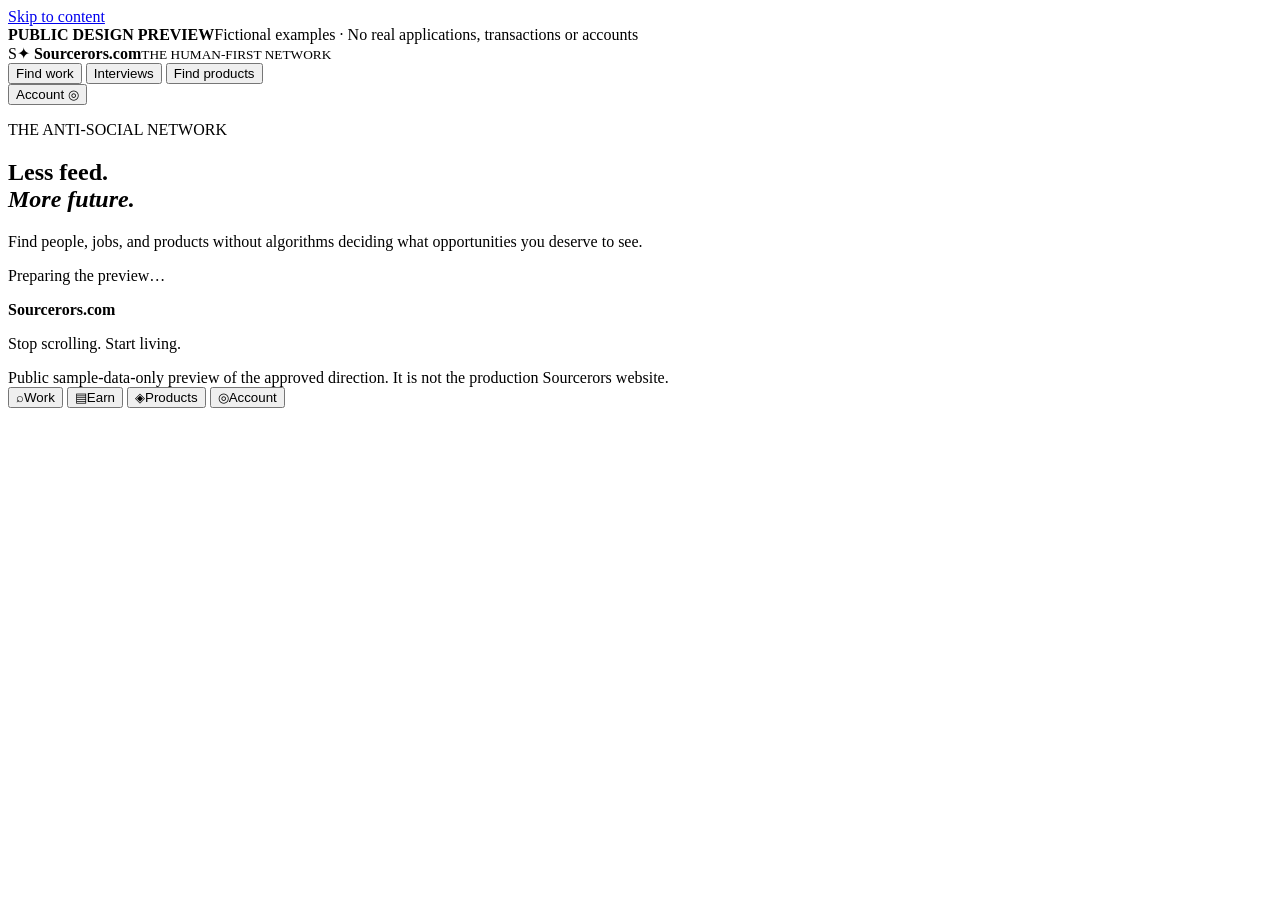
==== sourcerors-preview/index.html @ 4452550d "preview: add isolated Sourcerors sample-only GitHub Pages entry" ====
<!doctype html>
<html lang="en">
<head>
<meta charset="utf-8"/>
<meta name="viewport" content="width=device-width, initial-scale=1, viewport-fit=cover"/>
<meta name="robots" content="noindex,nofollow"/>
<meta name="theme-color" content="#12342d"/>
<meta name="description" content="Temporary sample-data preview of Sourcerors.com: human-first work, interviews and product discovery."/>
<title>Sourcerors.com — Human-first preview</title>
<link rel="stylesheet" href="./preview.css"/>
</head>
<body>
<a class="skip-link" href="#content">Skip to content</a>
<div class="preview-banner"><strong>PUBLIC DESIGN PREVIEW</strong><span>Fictional examples · No real applications, transactions or accounts</span></div>
<header class="header">
  <div class="brand" aria-label="Sourcerors">
    <span class="brand-logo" aria-hidden="true">S<span>✦</span></span>
    <span class="brand-name"><strong>Sourcerors<span class="dot">.com</span></strong><small>THE HUMAN-FIRST NETWORK</small></span>
  </div>
  <nav class="desktop-nav" aria-label="Main">
    <button type="button" data-tab="work" class="is-active">Find work</button>
    <button type="button" data-tab="earn">Interviews</button>
    <button type="button" data-tab="products">Find products</button>
  </nav>
  <button type="button" class="account-button" data-tab="account">Account <span aria-hidden="true">◎</span></button>
</header>
<main id="content">
  <section class="intro" aria-labelledby="heroTitle">
    <p class="eyebrow" id="heroKicker">THE ANTI-SOCIAL NETWORK</p>
    <h1 id="heroTitle">Less feed.<br/><em>More future.</em></h1>
    <p class="lead" id="heroBody">Find people, jobs, and products without algorithms deciding what opportunities you deserve to see.</p>
  </section>
  <div id="notice" class="notice" hidden role="status" aria-live="polite"></div>
  <section id="page" aria-label="Sourcerors preview content" aria-live="polite">
    <div class="panel"><p>Preparing the preview…</p></div>
  </section>
</main>
<footer class="footer">
  <div><strong>Sourcerors.com</strong><p>Stop scrolling. Start living.</p></div>
  <div>Public sample-data-only preview of the approved direction. It is not the production Sourcerors website.</div>
</footer>
<nav class="mobile-nav" aria-label="Mobile navigation">
  <button type="button" data-tab="work" class="is-active"><span aria-hidden="true">⌕</span>Work</button>
  <button type="button" data-tab="earn"><span aria-hidden="true">▤</span>Earn</button>
  <button type="button" data-tab="products"><span aria-hidden="true">◈</span>Products</button>
  <button type="button" data-tab="account"><span aria-hidden="true">◎</span>Account</button>
</nav>
<script defer src="./preview.js"></script>
</body>
</html>
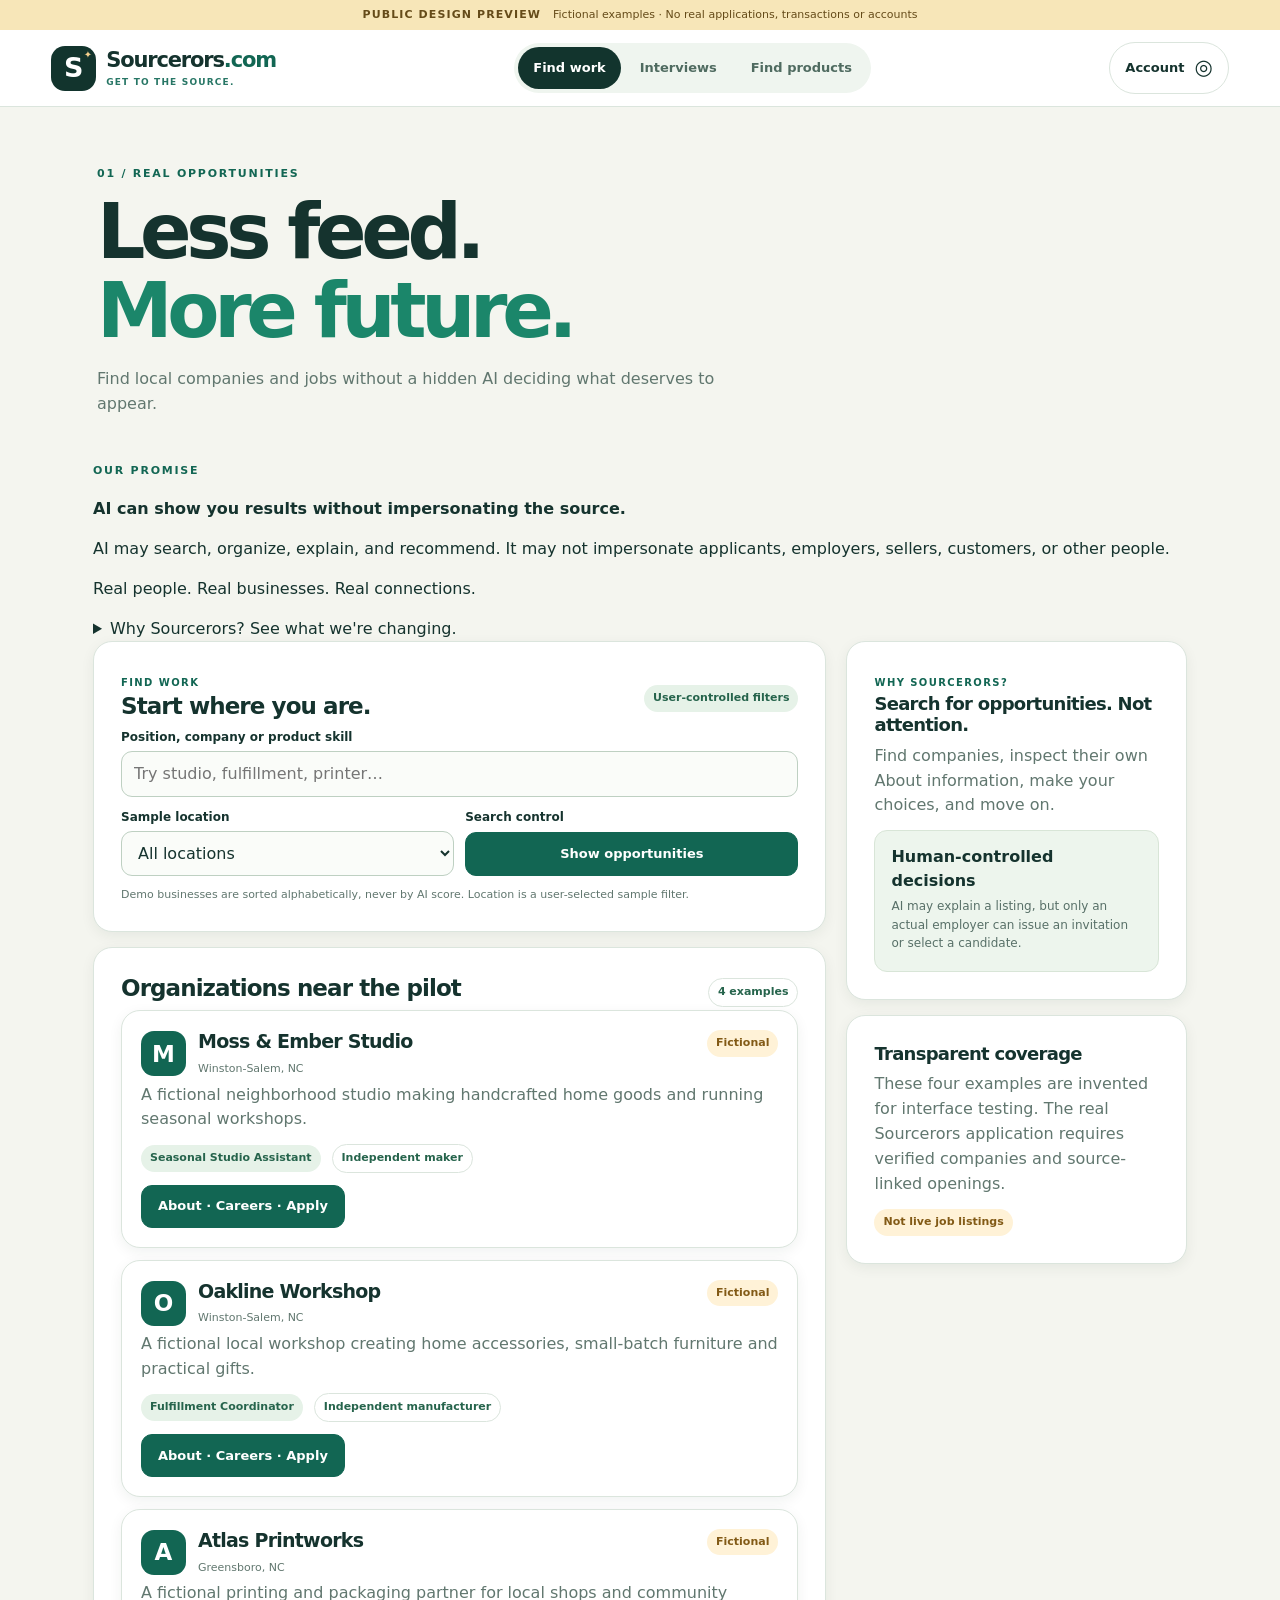
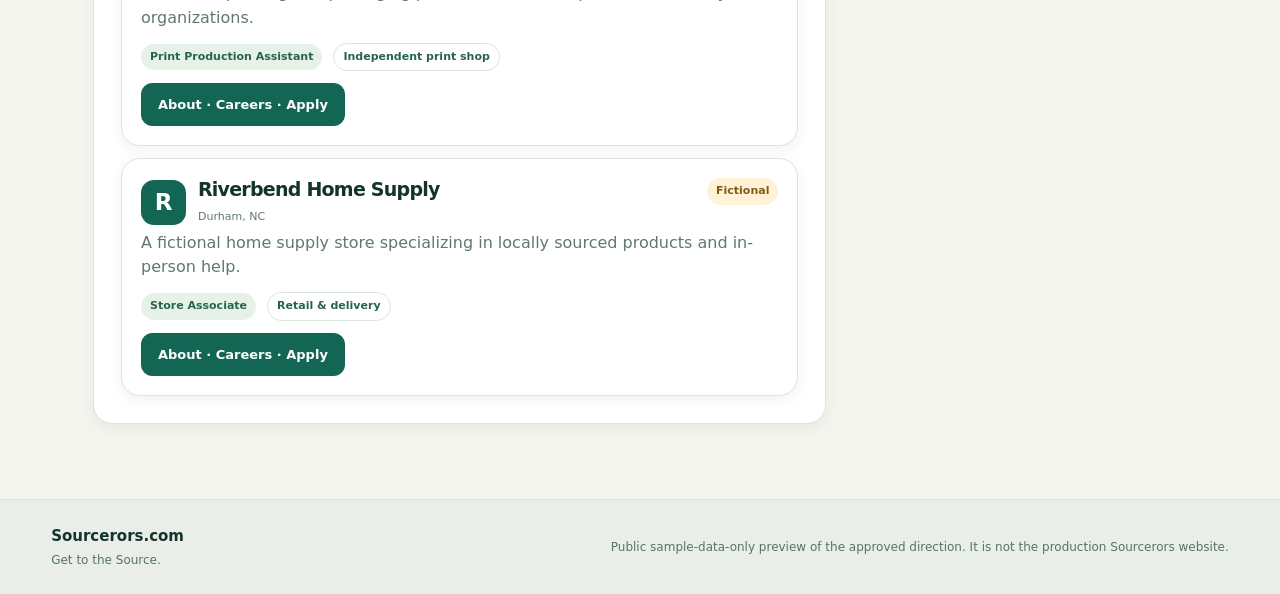
==== commit cdd91479: "brand: make Get to the Source and transparent AI assistance visible in public preview" ====
--- a/sourcerors-preview/index.html
+++ b/sourcerors-preview/index.html
@@ -5,8 +5,8 @@
 <meta name="viewport" content="width=device-width, initial-scale=1, viewport-fit=cover"/>
 <meta name="robots" content="noindex,nofollow"/>
 <meta name="theme-color" content="#12342d"/>
-<meta name="description" content="Temporary sample-data preview of Sourcerors.com: human-first work, interviews and product discovery."/>
-<title>Sourcerors.com — Human-first preview</title>
+<meta name="description" content="Sourcerors.com — Get to the Source. AI can show results without impersonating applicants, employers, sellers or customers. Fictional preview."/>
+<title>Sourcerors.com — Get to the Source. | Preview</title>
 <link rel="stylesheet" href="./preview.css"/>
 </head>
 <body>
@@ -15,7 +15,7 @@
 <header class="header">
   <div class="brand" aria-label="Sourcerors">
     <span class="brand-logo" aria-hidden="true">S<span>✦</span></span>
-    <span class="brand-name"><strong>Sourcerors<span class="dot">.com</span></strong><small>THE HUMAN-FIRST NETWORK</small></span>
+    <span class="brand-name"><strong>Sourcerors<span class="dot">.com</span></strong><small>GET TO THE SOURCE.</small></span>
   </div>
   <nav class="desktop-nav" aria-label="Main">
     <button type="button" data-tab="work" class="is-active">Find work</button>
@@ -26,9 +26,27 @@
 </header>
 <main id="content">
   <section class="intro" aria-labelledby="heroTitle">
-    <p class="eyebrow" id="heroKicker">THE ANTI-SOCIAL NETWORK</p>
-    <h1 id="heroTitle">Less feed.<br/><em>More future.</em></h1>
-    <p class="lead" id="heroBody">Find people, jobs, and products without algorithms deciding what opportunities you deserve to see.</p>
+    <p class="eyebrow" id="heroKicker">REAL PEOPLE · REAL BUSINESSES · REAL CONNECTIONS</p>
+    <h1 id="heroTitle">Get to the<br/><em>Source.</em></h1>
+    <p class="lead" id="heroBody">Find real opportunities. Discover independent businesses. Connect directly with people.</p>
+  </section>
+  <section class="source-promise" aria-label="Sourcerors source-first pledge">
+    <div class="source-core">
+      <span class="eyebrow">OUR PROMISE</span>
+      <p class="source-statement"><strong>AI can show you results without impersonating the source.</strong></p>
+      <p class="source-explanation">AI may search, organize, explain, and recommend. It may not impersonate applicants, employers, sellers, customers, or other people.</p>
+      <p class="source-identity">Real people. Real businesses. Real connections.</p>
+    </div>
+    <details class="source-questions">
+      <summary>Why Sourcerors? See what we're changing.</summary>
+      <div>
+        <p>Tired of searching through unverified job listings?</p>
+        <p>Tired of bots flooding your job applications?</p>
+        <p>Tired of searching for products only to find big corporations?</p>
+        <p>Tired of talking to AI instead of real people?</p>
+        <strong>So are we.</strong>
+      </div>
+    </details>
   </section>
   <div id="notice" class="notice" hidden role="status" aria-live="polite"></div>
   <section id="page" aria-label="Sourcerors preview content" aria-live="polite">
@@ -36,7 +54,7 @@
   </section>
 </main>
 <footer class="footer">
-  <div><strong>Sourcerors.com</strong><p>Stop scrolling. Start living.</p></div>
+  <div><strong>Sourcerors.com</strong><p>Get to the Source.</p></div>
   <div>Public sample-data-only preview of the approved direction. It is not the production Sourcerors website.</div>
 </footer>
 <nav class="mobile-nav" aria-label="Mobile navigation">
--- a/sourcerors-preview/preview.css
+++ b/sourcerors-preview/preview.css
@@ -0,0 +1,104 @@
+:root{font:16px/1.5 system-ui,-apple-system,BlinkMacSystemFont,"Segoe UI",sans-serif;color:#15332e;background:#f4f5ef;--ink:#15332e;--muted:#61776f;--forest:#126653;--forest-dark:#12342d;--cream:#f4f5ef;--mint:#e6f3eb;--line:#dbe5dd;--amber:#f5d08d}
+*,*::before,*::after{box-sizing:border-box}
+html{scroll-behavior:smooth}
+body{margin:0;min-height:100vh}
+button,input,select,textarea{font:inherit}
+button{cursor:pointer}
+button:focus-visible,input:focus-visible,textarea:focus-visible,select:focus-visible,a:focus-visible{outline:3px solid #d59a2b;outline-offset:3px}
+a{color:#075d49}
+.skip-link{position:absolute;left:-9999px;z-index:10;background:white;padding:10px}
+.skip-link:focus{left:5px;top:5px}
+.preview-banner{display:flex;justify-content:center;align-items:center;gap:12px;flex-wrap:wrap;padding:8px 14px;background:#f7e6b8;color:#654b19;font-size:11px;line-height:1.3;text-align:center}
+.preview-banner strong{letter-spacing:.1em}
+.header{display:flex;align-items:center;justify-content:space-between;gap:12px;min-height:75px;padding:12px clamp(16px,4vw,64px);border-bottom:1px solid var(--line);background:white}
+.brand{display:flex;align-items:center;gap:10px;white-space:nowrap}
+.brand-logo{height:45px;width:45px;display:grid;place-items:center;position:relative;border-radius:14px;background:var(--forest-dark);color:white;font-size:27px;font-weight:850}
+.brand-logo span{font-size:10px;position:absolute;right:4px;top:1px;color:var(--amber)}
+.brand-name{display:grid;line-height:1.05}
+.brand-name strong{font-size:21px;letter-spacing:-.055em}
+.brand-name .dot{color:var(--forest)}
+.brand-name small{margin-top:7px;font-size:9px;font-weight:750;letter-spacing:.13em;color:#277665}
+.desktop-nav{display:flex;gap:4px;padding:4px;background:#eff5ef;border-radius:36px}
+.desktop-nav button,.account-button{min-height:42px;border:0;border-radius:30px;font-size:13px;font-weight:730;background:transparent;color:#4f6b60;padding:9px 15px}
+.desktop-nav button.is-active{background:var(--forest-dark);color:white}
+.account-button{border:1px solid var(--line);color:var(--ink);background:white;display:flex;align-items:center;gap:10px}
+.account-button span{font-size:21px}
+.account-button.is-active{background:var(--mint);border-color:#8ebaa2}
+main{max-width:1170px;padding:28px clamp(16px,3.3vw,38px) 75px;margin:0 auto}
+.intro{padding:20px 4px 24px;max-width:770px}
+.eyebrow{font-weight:850;letter-spacing:.16em;color:var(--forest);font-size:11px}
+h1{font-size:clamp(40px,6.7vw,76px);line-height:1.035;letter-spacing:-.07em;margin:11px 0 15px}
+h1 em{font-style:normal;color:#1b866a}
+.lead{font-size:16px;color:var(--muted);line-height:1.56;max-width:670px}
+#page{display:grid;gap:20px}
+.layout{display:grid;grid-template-columns:minmax(0,1.4fr) minmax(275px,.65fr);gap:20px;align-items:start}
+.stack{display:grid;gap:15px}
+.panel,.card,.notice{border:1px solid var(--line);border-radius:19px;background:white;box-shadow:0 4px 14px #122c2410}
+.panel{padding:clamp(17px,2.3vw,27px)}
+.panel h2,.panel h3,.card h3{margin:0 0 8px;letter-spacing:-.04em;line-height:1.2}
+.panel h2{font-size:23px}
+.panel h3,.card h3{font-size:18px}
+.panel p,.card p{color:var(--muted);margin:5px 0 12px;line-height:1.55}
+.notice{padding:14px 17px;margin-bottom:15px;background:#fff5d9;color:#715211;font-size:13px}
+.notice[hidden]{display:none}
+.row{display:flex;align-items:center;gap:11px;flex-wrap:wrap}
+.between{display:flex;align-items:center;justify-content:space-between;gap:12px;flex-wrap:wrap}
+.micro{font-size:11px;color:var(--muted)}
+.note{font-size:13px;color:var(--muted)}
+.label{font-size:10px;letter-spacing:.14em;color:var(--forest);font-weight:850}
+.pill{display:inline-flex;border-radius:99px;padding:5px 9px;background:#e6f2e8;color:#26644c;font-size:11px;font-weight:740}
+.pill.outlined{border:1px solid var(--line);background:white}
+.pill.gold{background:#fff2d7;color:#825a16}
+.btn{display:inline-flex;min-height:43px;align-items:center;justify-content:center;padding:9px 16px;border-radius:11px;border:1px solid var(--forest);background:var(--forest);font-size:13px;font-weight:770;color:white;text-decoration:none;gap:5px}
+.btn.secondary{background:white;color:var(--forest)}
+.btn.ghost{background:#eaf4ed;color:var(--forest-dark);border-color:#eaf4ed}
+.btn:disabled{opacity:.5;cursor:not-allowed}
+form{display:grid;gap:11px}
+.field{display:grid;gap:5px}
+.field label{font-size:12px;font-weight:760;color:var(--ink)}
+.field input,.field select,.field textarea{background:#fafcf9;color:var(--ink);border:1px solid #bed0c2;border-radius:11px;padding:10px 12px;min-height:45px;width:100%}
+.field textarea{min-height:90px;resize:vertical}
+.field-grid{display:grid;grid-template-columns:repeat(2,minmax(0,1fr));gap:11px}
+.actions{display:flex;align-items:center;flex-wrap:wrap;gap:9px}
+.results{display:grid;gap:12px}
+.card{padding:19px}
+.card h3{font-size:19px}
+.card-top{display:flex;justify-content:space-between;align-items:flex-start;gap:10px}
+.identity{display:flex;align-items:center;gap:12px}
+.avatar{height:45px;width:45px;flex:none;display:grid;place-items:center;background:var(--forest);color:#fff;border-radius:13px;font-size:23px;font-weight:850}
+.info{padding:14px 16px;background:#edf5ed;border:1px solid #d8e5d7;border-radius:13px}
+.info.gold{background:#fff5df;border-color:#edddb2}
+.info strong{display:block;margin-bottom:4px}
+.info p{margin:4px 0;color:#587068;font-size:12px}
+.info.gold p{color:#765a25}
+.metrics{display:grid;grid-template-columns:repeat(2,minmax(0,1fr));gap:10px}
+.metric{padding:14px;border-radius:13px;background:#e8f2e9}
+.metric strong{font-size:23px;display:block;line-height:1.3}
+.metric small{color:var(--muted);font-size:11px}
+.empty{padding:28px 15px;text-align:center;border:1px dashed #bacdc0;background:#f9fbf8;border-radius:13px}
+.empty strong{display:block;font-size:18px}
+.empty p{font-size:13px}
+.product-grid{display:grid;grid-template-columns:repeat(2,minmax(0,1fr));gap:13px}
+.product{border-radius:14px;border:1px solid var(--line);background:white;overflow:hidden}
+.product-art{height:140px;display:grid;place-items:center;background:radial-gradient(circle at 20% 15%,#e9f2e3,#e4d7c6);font-size:53px}
+.product-content{padding:13px}
+.product h3{margin:8px 0 4px;font-size:16px;letter-spacing:-.025em}
+.product p{color:var(--muted);font-size:12px;min-height:38px;margin:4px 0 10px}
+.product .btn{width:100%;font-size:11px}
+.steps{padding-left:19px;margin:9px 0}
+.steps li{color:var(--muted);padding:3px 0;font-size:13px}
+.company-data{display:grid;grid-template-columns:auto minmax(0,1fr);gap:7px 13px;margin:10px 0;font-size:13px}
+.company-data dt{color:var(--muted)}
+.company-data dd{margin:0;overflow-wrap:anywhere}
+.company-data dd em{color:#6b7c6f}
+hr{border:0;border-top:1px solid var(--line);margin:15px 0}
+.checkbox{display:flex;gap:9px;align-items:flex-start;font-size:13px}
+.checkbox input{margin-top:4px;accent-color:var(--forest)}
+.full-width{width:100%}
+.footer{padding:25px clamp(16px,4vw,64px);background:#e9efe8;border-top:1px solid var(--line);color:#587268;display:flex;align-items:center;justify-content:space-between;gap:22px;font-size:12px}
+.footer strong{font-size:15px;color:var(--ink)}
+.footer p{margin:4px 0 0}
+.mobile-nav{display:none}
+@media(max-width:810px){.desktop-nav{display:none}.layout{grid-template-columns:1fr}.intro{padding-top:14px}.account-button{padding:8px 10px}.footer{padding-bottom:90px}.mobile-nav{display:grid;grid-template-columns:repeat(4,minmax(0,1fr));position:fixed;bottom:0;left:0;right:0;padding:5px 7px max(5px,env(safe-area-inset-bottom));background:rgba(255,255,255,.98);border-top:1px solid var(--line);z-index:20;box-shadow:0 -5px 13px #122c2415;gap:3px}.mobile-nav button{border:0;border-radius:10px;background:transparent;color:#526b61;min-height:52px;display:grid;place-items:center;gap:0;font-size:11px;font-weight:750;padding:4px 0}.mobile-nav button span{font-size:23px;line-height:1.05}.mobile-nav button.is-active{background:#d9f0e3;color:#0e6148}}
+@media(max-width:450px){.field-grid,.product-grid{grid-template-columns:1fr}.panel,.card{padding:17px}.product-art{height:120px}.brand-name strong{font-size:18px}.brand-name small{font-size:8px}.brand-logo{width:40px;height:40px}.account-button{font-size:0}.account-button span{font-size:22px}.preview-banner{font-size:10px;gap:3px}h1{font-size:43px}.intro{padding-bottom:15px}.btn{white-space:normal;text-align:center}}
+@media(prefers-reduced-motion:reduce){html{scroll-behavior:auto}}
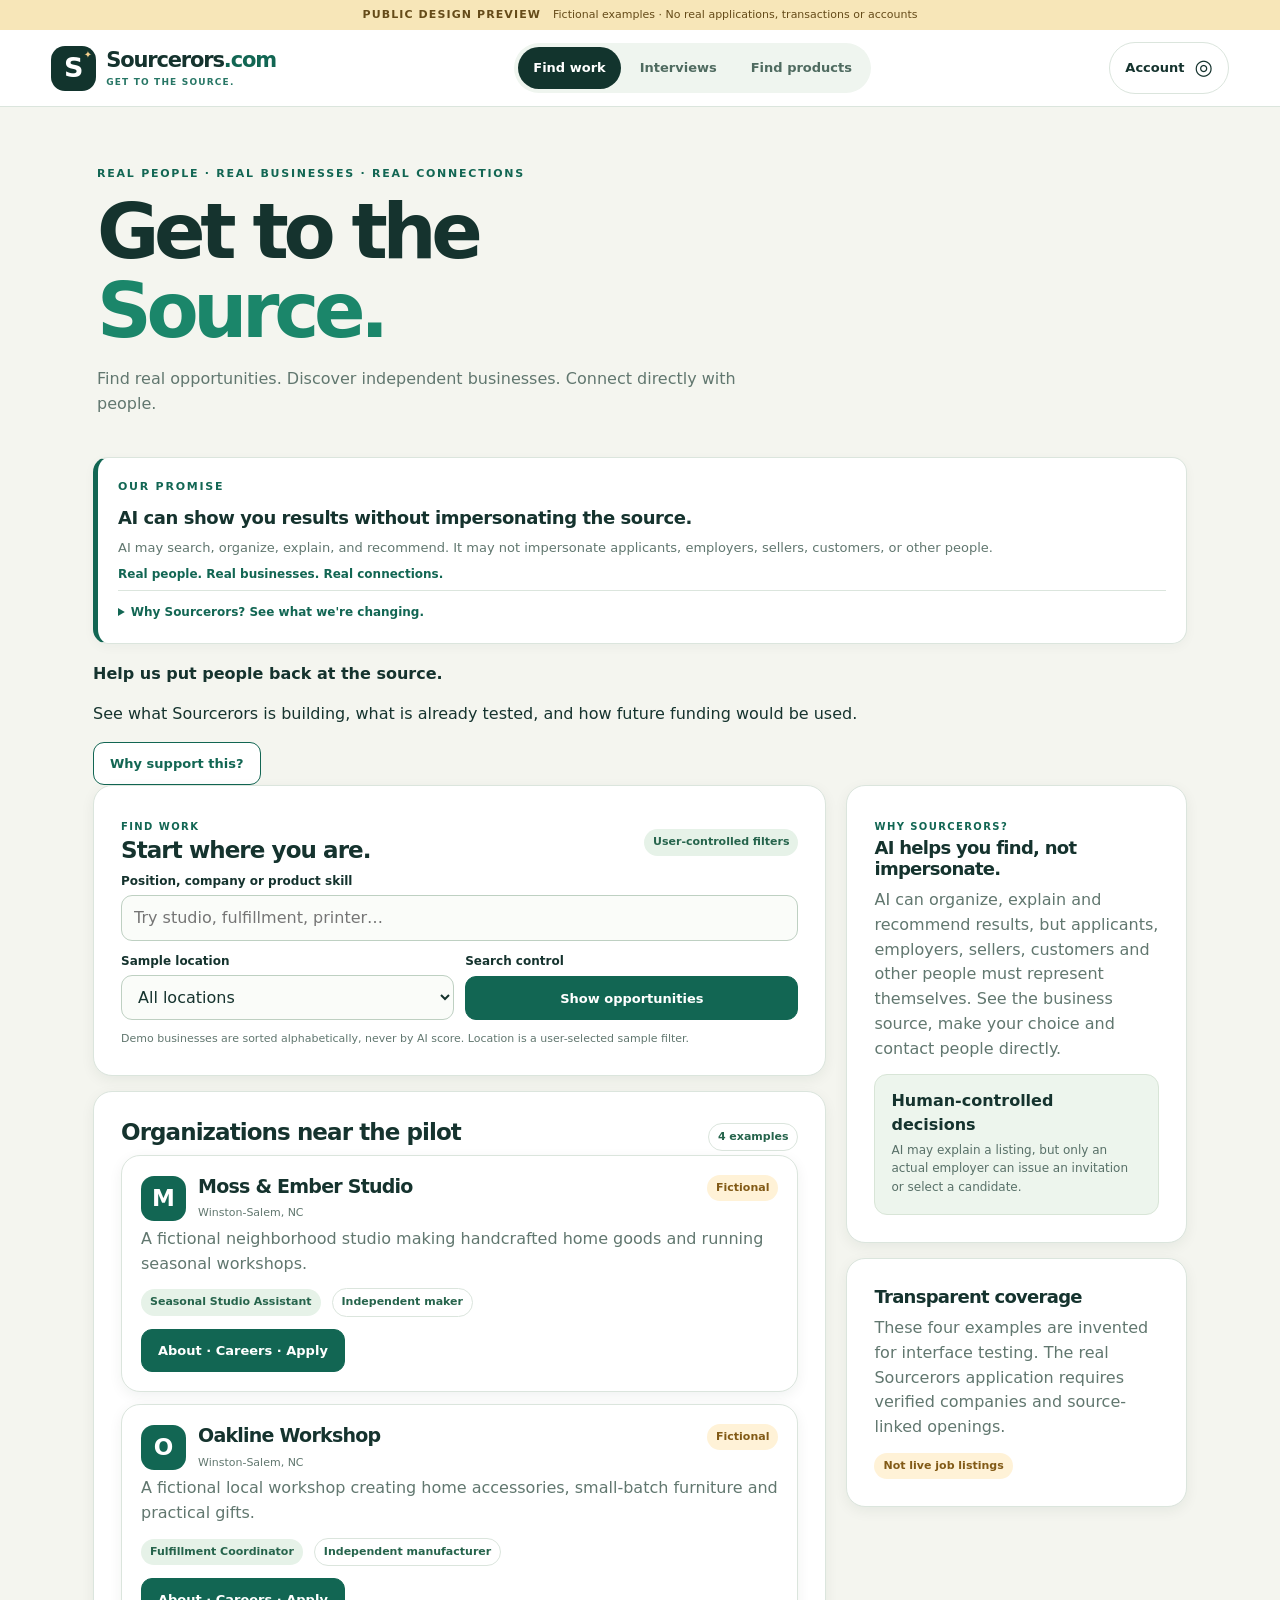
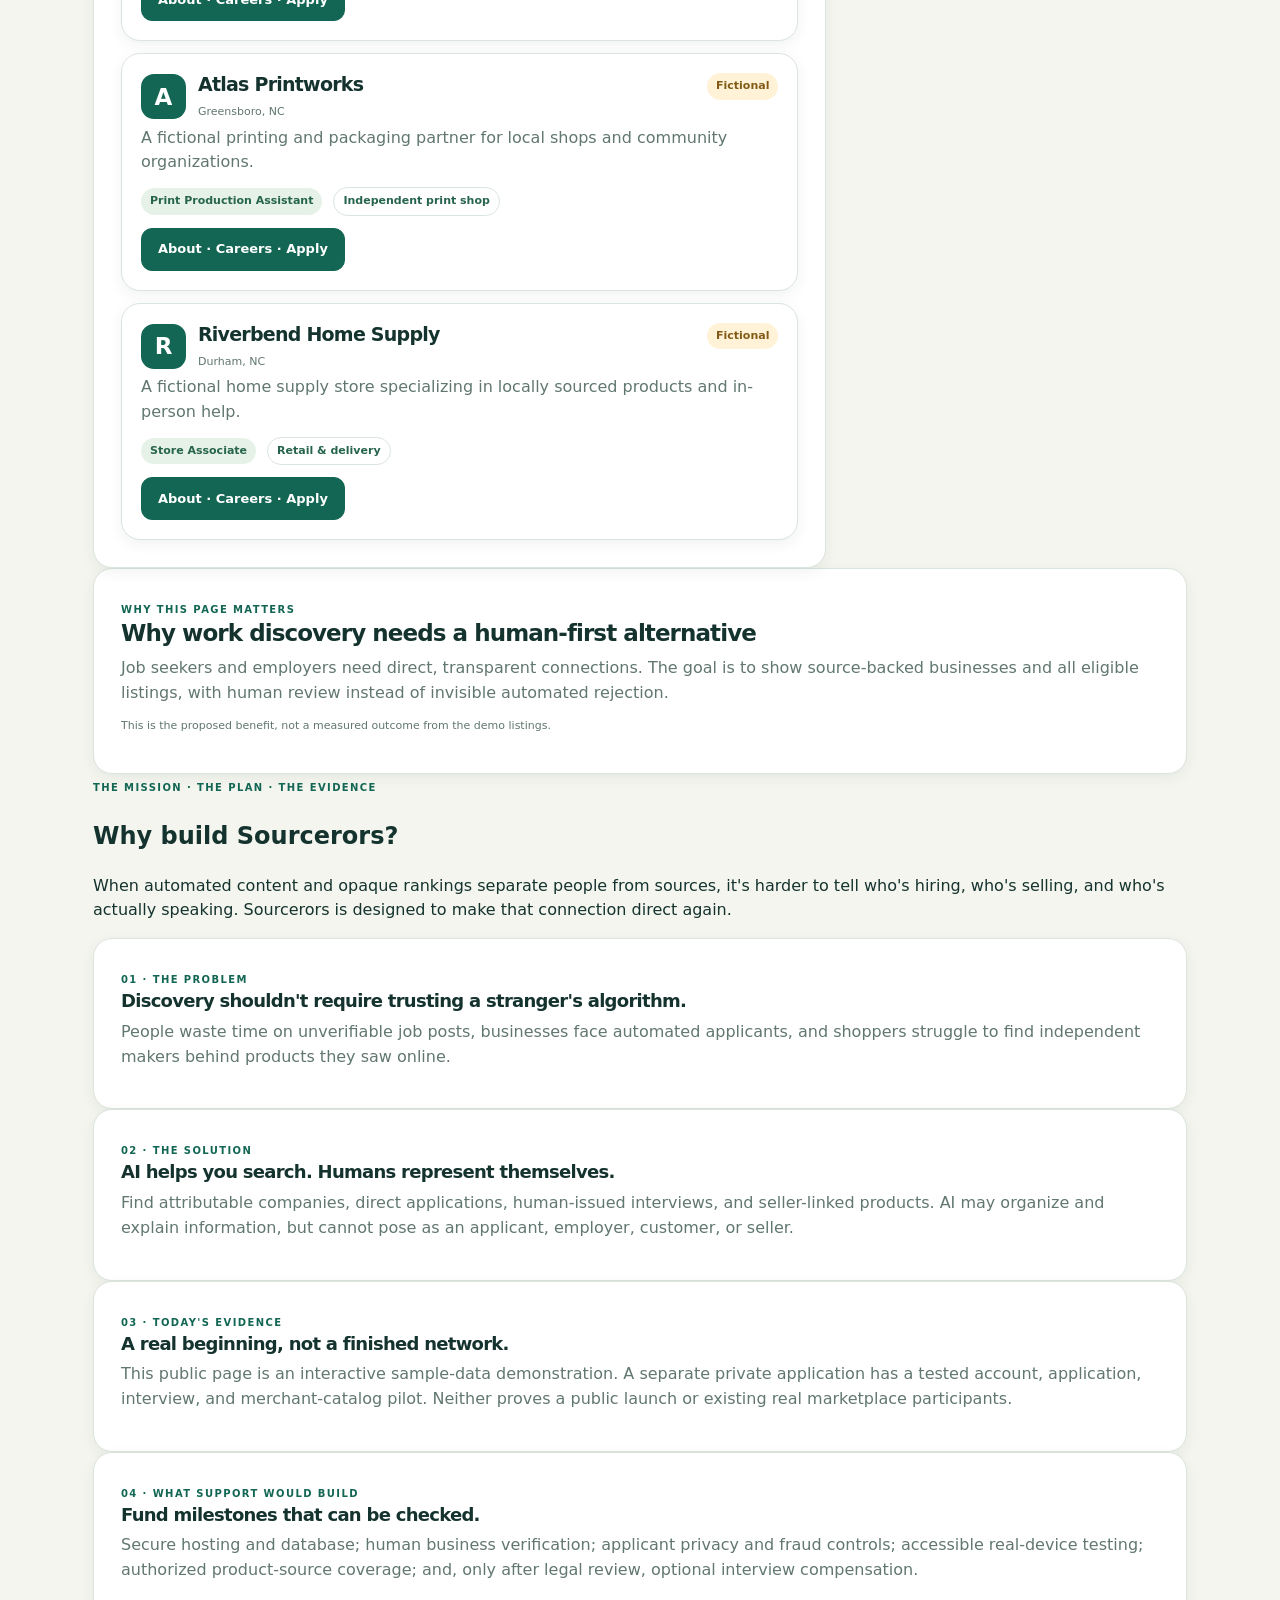
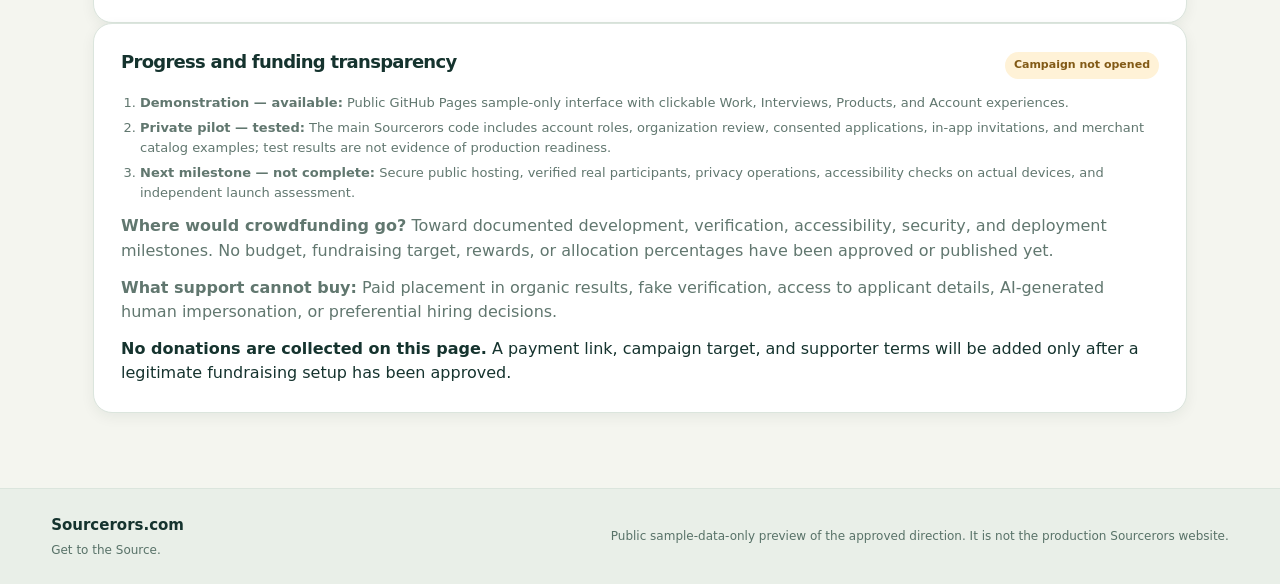
==== commit 85f18275: "crowdfunding: explain public mission, per-page value, verified progress and honest funding boundarie" ====
--- a/sourcerors-preview/index.html
+++ b/sourcerors-preview/index.html
@@ -48,9 +48,43 @@
       </div>
     </details>
   </section>
+  <div class="crowd-callout">
+    <div><strong>Help us put people back at the source.</strong><p>See what Sourcerors is building, what is already tested, and how future funding would be used.</p></div>
+    <a class="btn secondary" href="#support">Why support this?</a>
+  </div>
   <div id="notice" class="notice" hidden role="status" aria-live="polite"></div>
   <section id="page" aria-label="Sourcerors preview content" aria-live="polite">
     <div class="panel"><p>Preparing the preview…</p></div>
+  </section>
+  <section class="funding-context panel" aria-labelledby="fundingContextTitle">
+    <span class="label">WHY THIS PAGE MATTERS</span>
+    <h2 id="fundingContextTitle">Why work discovery needs a human-first alternative</h2>
+    <p id="fundingContextText">Job seekers and employers need direct, transparent connections. The goal is to show source-backed businesses and all eligible listings, with human review instead of invisible automated rejection.</p>
+    <p class="micro">This is the proposed benefit, not a measured outcome from the demo listings.</p>
+  </section>
+  <section id="support" class="crowdfund-section" aria-labelledby="supportHeading">
+    <div class="funding-title">
+      <span class="label">THE MISSION · THE PLAN · THE EVIDENCE</span>
+      <h2 id="supportHeading">Why build Sourcerors?</h2>
+      <p>When automated content and opaque rankings separate people from sources, it's harder to tell who's hiring, who's selling, and who's actually speaking. Sourcerors is designed to make that connection direct again.</p>
+    </div>
+    <div class="funding-grid">
+      <article class="panel"><span class="label">01 · THE PROBLEM</span><h3>Discovery shouldn't require trusting a stranger's algorithm.</h3><p>People waste time on unverifiable job posts, businesses face automated applicants, and shoppers struggle to find independent makers behind products they saw online.</p></article>
+      <article class="panel"><span class="label">02 · THE SOLUTION</span><h3>AI helps you search. Humans represent themselves.</h3><p>Find attributable companies, direct applications, human-issued interviews, and seller-linked products. AI may organize and explain information, but cannot pose as an applicant, employer, customer, or seller.</p></article>
+      <article class="panel"><span class="label">03 · TODAY'S EVIDENCE</span><h3>A real beginning, not a finished network.</h3><p>This public page is an interactive sample-data demonstration. A separate private application has a tested account, application, interview, and merchant-catalog pilot. Neither proves a public launch or existing real marketplace participants.</p></article>
+      <article class="panel"><span class="label">04 · WHAT SUPPORT WOULD BUILD</span><h3>Fund milestones that can be checked.</h3><p>Secure hosting and database; human business verification; applicant privacy and fraud controls; accessible real-device testing; authorized product-source coverage; and, only after legal review, optional interview compensation.</p></article>
+    </div>
+    <div class="panel funding-status">
+      <div class="between"><h3>Progress and funding transparency</h3><span class="pill gold">Campaign not opened</span></div>
+      <ol class="steps">
+        <li><strong>Demonstration — available:</strong> Public GitHub Pages sample-only interface with clickable Work, Interviews, Products, and Account experiences.</li>
+        <li><strong>Private pilot — tested:</strong> The main Sourcerors code includes account roles, organization review, consented applications, in-app invitations, and merchant catalog examples; test results are not evidence of production readiness.</li>
+        <li><strong>Next milestone — not complete:</strong> Secure public hosting, verified real participants, privacy operations, accessibility checks on actual devices, and independent launch assessment.</li>
+      </ol>
+      <p><strong>Where would crowdfunding go?</strong> Toward documented development, verification, accessibility, security, and deployment milestones. No budget, fundraising target, rewards, or allocation percentages have been approved or published yet.</p>
+      <p><strong>What support cannot buy:</strong> Paid placement in organic results, fake verification, access to applicant details, AI-generated human impersonation, or preferential hiring decisions.</p>
+      <div class="funding-boundary"><strong>No donations are collected on this page.</strong><span> A payment link, campaign target, and supporter terms will be added only after a legitimate fundraising setup has been approved.</span></div>
+    </div>
   </section>
 </main>
 <footer class="footer">
--- a/sourcerors-preview/preview.css
+++ b/sourcerors-preview/preview.css
@@ -102,3 +102,15 @@
 @media(max-width:810px){.desktop-nav{display:none}.layout{grid-template-columns:1fr}.intro{padding-top:14px}.account-button{padding:8px 10px}.footer{padding-bottom:90px}.mobile-nav{display:grid;grid-template-columns:repeat(4,minmax(0,1fr));position:fixed;bottom:0;left:0;right:0;padding:5px 7px max(5px,env(safe-area-inset-bottom));background:rgba(255,255,255,.98);border-top:1px solid var(--line);z-index:20;box-shadow:0 -5px 13px #122c2415;gap:3px}.mobile-nav button{border:0;border-radius:10px;background:transparent;color:#526b61;min-height:52px;display:grid;place-items:center;gap:0;font-size:11px;font-weight:750;padding:4px 0}.mobile-nav button span{font-size:23px;line-height:1.05}.mobile-nav button.is-active{background:#d9f0e3;color:#0e6148}}
 @media(max-width:450px){.field-grid,.product-grid{grid-template-columns:1fr}.panel,.card{padding:17px}.product-art{height:120px}.brand-name strong{font-size:18px}.brand-name small{font-size:8px}.brand-logo{width:40px;height:40px}.account-button{font-size:0}.account-button span{font-size:22px}.preview-banner{font-size:10px;gap:3px}h1{font-size:43px}.intro{padding-bottom:15px}.btn{white-space:normal;text-align:center}}
 @media(prefers-reduced-motion:reduce){html{scroll-behavior:auto}}
+
+/* Source-first promise: short by default for narrow phones, full customer questions on demand */
+.source-promise{background:white;border:1px solid var(--line);border-left:5px solid var(--forest);border-radius:15px;padding:15px 20px;margin:0 0 18px;box-shadow:0 3px 12px #12342d0a}
+.source-promise p{margin:7px 0;color:var(--muted);line-height:1.52}
+.source-promise .source-statement{color:var(--ink);font-size:18px;letter-spacing:-.025em}
+.source-promise .source-explanation{font-size:13px}
+.source-promise .source-identity{color:var(--forest);font-size:12px;font-weight:750}
+.source-questions{font-size:12px;color:var(--muted);margin-top:7px;border-top:1px solid var(--line);padding-top:7px}
+.source-questions summary{cursor:pointer;color:var(--forest);font-weight:750;min-height:30px;display:list-item;padding:5px 0}
+.source-questions p{font-size:13px}
+.source-questions strong{color:var(--ink)}
+@media(max-width:450px){.source-promise{padding:12px 14px}.source-promise .source-statement{font-size:16px}}
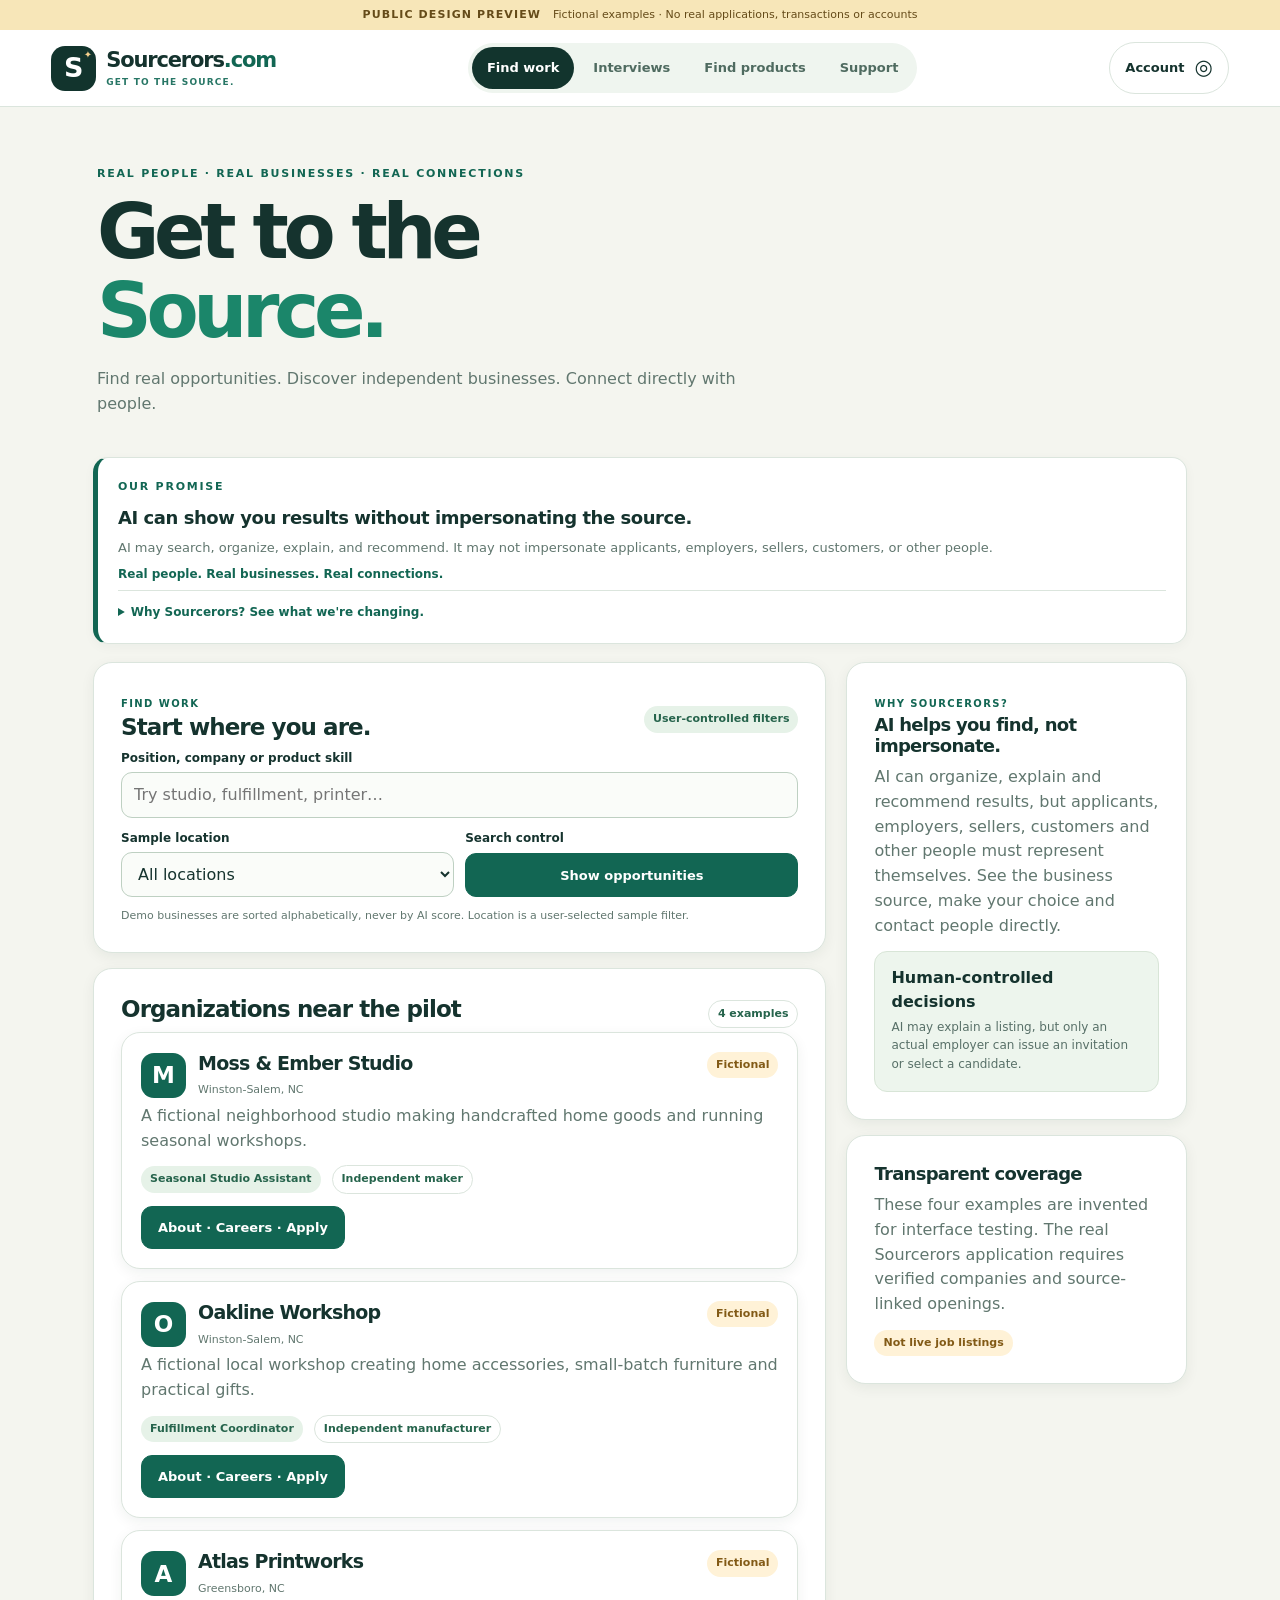
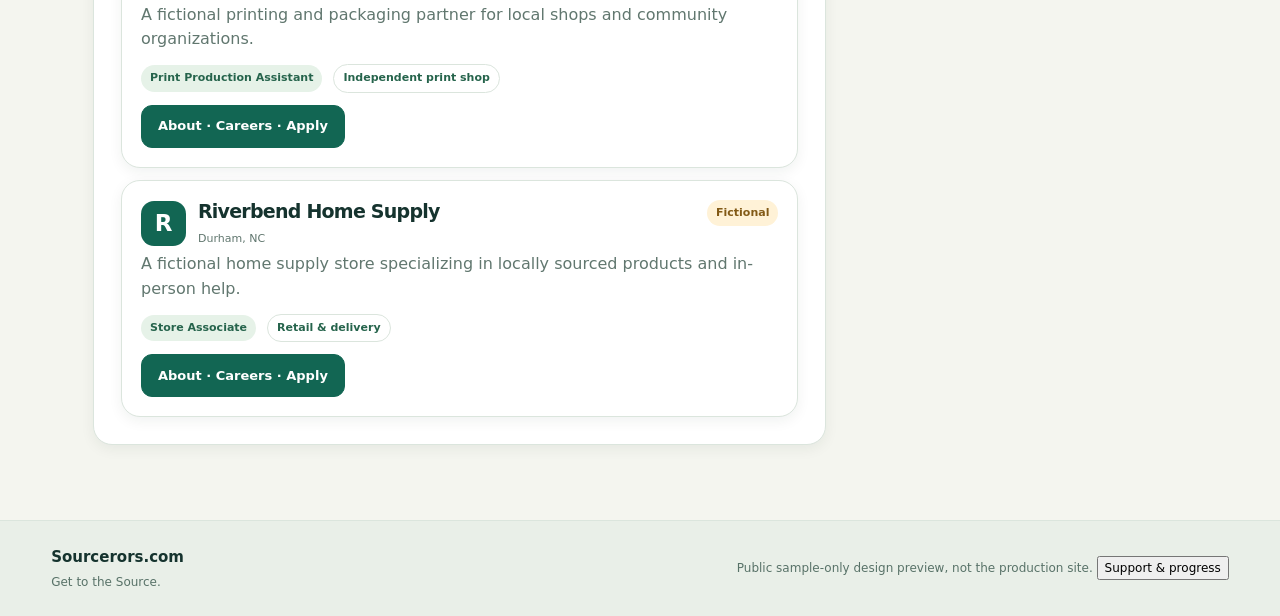
==== commit 1a86094f: "ux: move all crowdfunding narrative into dedicated Support section and keep everyday pages focused" ====
--- a/sourcerors-preview/index.html
+++ b/sourcerors-preview/index.html
@@ -21,6 +21,7 @@
     <button type="button" data-tab="work" class="is-active">Find work</button>
     <button type="button" data-tab="earn">Interviews</button>
     <button type="button" data-tab="products">Find products</button>
+    <button type="button" data-tab="support">Support</button>
   </nav>
   <button type="button" class="account-button" data-tab="account">Account <span aria-hidden="true">◎</span></button>
 </header>
@@ -48,20 +49,26 @@
       </div>
     </details>
   </section>
-  <div class="crowd-callout">
-    <div><strong>Help us put people back at the source.</strong><p>See what Sourcerors is building, what is already tested, and how future funding would be used.</p></div>
-    <a class="btn secondary" href="#support">Why support this?</a>
-  </div>
   <div id="notice" class="notice" hidden role="status" aria-live="polite"></div>
   <section id="page" aria-label="Sourcerors preview content" aria-live="polite">
     <div class="panel"><p>Preparing the preview…</p></div>
   </section>
-  <section class="funding-context panel" aria-labelledby="fundingContextTitle">
-    <span class="label">WHY THIS PAGE MATTERS</span>
-    <h2 id="fundingContextTitle">Why work discovery needs a human-first alternative</h2>
-    <p id="fundingContextText">Job seekers and employers need direct, transparent connections. The goal is to show source-backed businesses and all eligible listings, with human review instead of invisible automated rejection.</p>
-    <p class="micro">This is the proposed benefit, not a measured outcome from the demo listings.</p>
-  </section>
+  <section id="supportPage" aria-label="Crowdfunding mission, evidence and plan" hidden>
+    <div class="support-intro panel">
+      <span class="label">CROWDFUNDING · INDEPENDENT SECTION</span>
+      <h2>Support the mission. See the evidence.</h2>
+      <p>Here's why the network is being built, what the public demonstration can show, what the separate private pilot has actually tested, and which milestones still need resources. This is a proposal, not an active fundraising campaign.</p>
+    </div>
+    <section class="funding-context panel" aria-labelledby="supportUseHeading">
+      <span class="label">WHAT EACH EXPERIENCE WOULD SOLVE</span>
+      <h2 id="supportUseHeading">Four purposes. One human-first rule.</h2>
+      <div class="support-scenarios">
+        <article><strong>Work</strong><p>Verified organizations and free direct applications, with human decisions instead of automated applicant exclusion.</p><button type="button" class="btn secondary" data-action="sample:work">Try a work sample</button></article>
+        <article><strong>Interviews</strong><p>Human-issued invitations, candidate choice, accessible scheduling and reviewed fraud protections.</p><button type="button" class="btn secondary" data-action="sample:earn">Try an interview sample</button></article>
+        <article><strong>Products</strong><p>Source-linked independent merchants and clear exact-versus-possible matches without inventing shipping information.</p><button type="button" class="btn secondary" data-action="sample:products">Try a product sample</button></article>
+        <article><strong>Account</strong><p>Separate permissions for applications, shopping, and human communication, with no cross-purpose data sale.</p><button type="button" class="btn secondary" data-action="sample:account">Try a privacy sample</button></article>
+      </div>
+    </section>
   <section id="support" class="crowdfund-section" aria-labelledby="supportHeading">
     <div class="funding-title">
       <span class="label">THE MISSION · THE PLAN · THE EVIDENCE</span>
@@ -86,16 +93,18 @@
       <div class="funding-boundary"><strong>No donations are collected on this page.</strong><span> A payment link, campaign target, and supporter terms will be added only after a legitimate fundraising setup has been approved.</span></div>
     </div>
   </section>
+  </section>
 </main>
 <footer class="footer">
   <div><strong>Sourcerors.com</strong><p>Get to the Source.</p></div>
-  <div>Public sample-data-only preview of the approved direction. It is not the production Sourcerors website.</div>
+  <div>Public sample-only design preview, not the production site. <button type="button" class="footer-link" data-tab="support">Support &amp; progress</button></div>
 </footer>
 <nav class="mobile-nav" aria-label="Mobile navigation">
   <button type="button" data-tab="work" class="is-active"><span aria-hidden="true">⌕</span>Work</button>
   <button type="button" data-tab="earn"><span aria-hidden="true">▤</span>Earn</button>
   <button type="button" data-tab="products"><span aria-hidden="true">◈</span>Products</button>
   <button type="button" data-tab="account"><span aria-hidden="true">◎</span>Account</button>
+  <button type="button" data-tab="support"><span aria-hidden="true">♡</span>Support</button>
 </nav>
 <script defer src="./preview.js"></script>
 </body>
--- a/sourcerors-preview/preview.css
+++ b/sourcerors-preview/preview.css
@@ -114,3 +114,22 @@
 .source-questions p{font-size:13px}
 .source-questions strong{color:var(--ink)}
 @media(max-width:450px){.source-promise{padding:12px 14px}.source-promise .source-statement{font-size:16px}}
+
+/* Crowdfunding narrative; informational only, no payment collection */
+.crowd-callout{display:flex;justify-content:space-between;align-items:center;gap:16px;flex-wrap:wrap;padding:14px 19px;margin:0 0 18px;border-radius:15px;background:#e1eee3;border:1px solid #bad7c1}
+.crowd-callout strong{font-size:15px;letter-spacing:-.02em}
+.crowd-callout p{margin:4px 0 0;color:var(--muted);font-size:12px}
+.crowdfund-section{margin-top:18px;display:grid;gap:16px;scroll-margin-top:16px}
+.funding-context{margin-top:18px}
+.funding-context h2{font-size:22px;margin-top:9px}
+.funding-title{padding:10px 3px}
+.funding-title h2{font-size:clamp(28px,4vw,38px);line-height:1.12;letter-spacing:-.05em;margin:8px 0}
+.funding-title p{color:var(--muted);font-size:15px;max-width:750px;margin:0}
+.funding-grid{display:grid;grid-template-columns:repeat(2,minmax(0,1fr));gap:13px}
+.funding-grid .panel{height:100%}
+.funding-grid h3{margin-top:8px}
+.funding-status ol{padding-left:20px}
+.funding-status li{margin-bottom:8px}
+.funding-boundary{background:#fff3d7;border:1px solid #eedba9;border-radius:12px;padding:13px 16px;font-size:13px;color:#654d20}
+.funding-boundary strong{display:block}
+@media(max-width:620px){.funding-grid{grid-template-columns:1fr}.crowd-callout{align-items:flex-start;flex-direction:column}.crowd-callout .btn{width:100%}}
